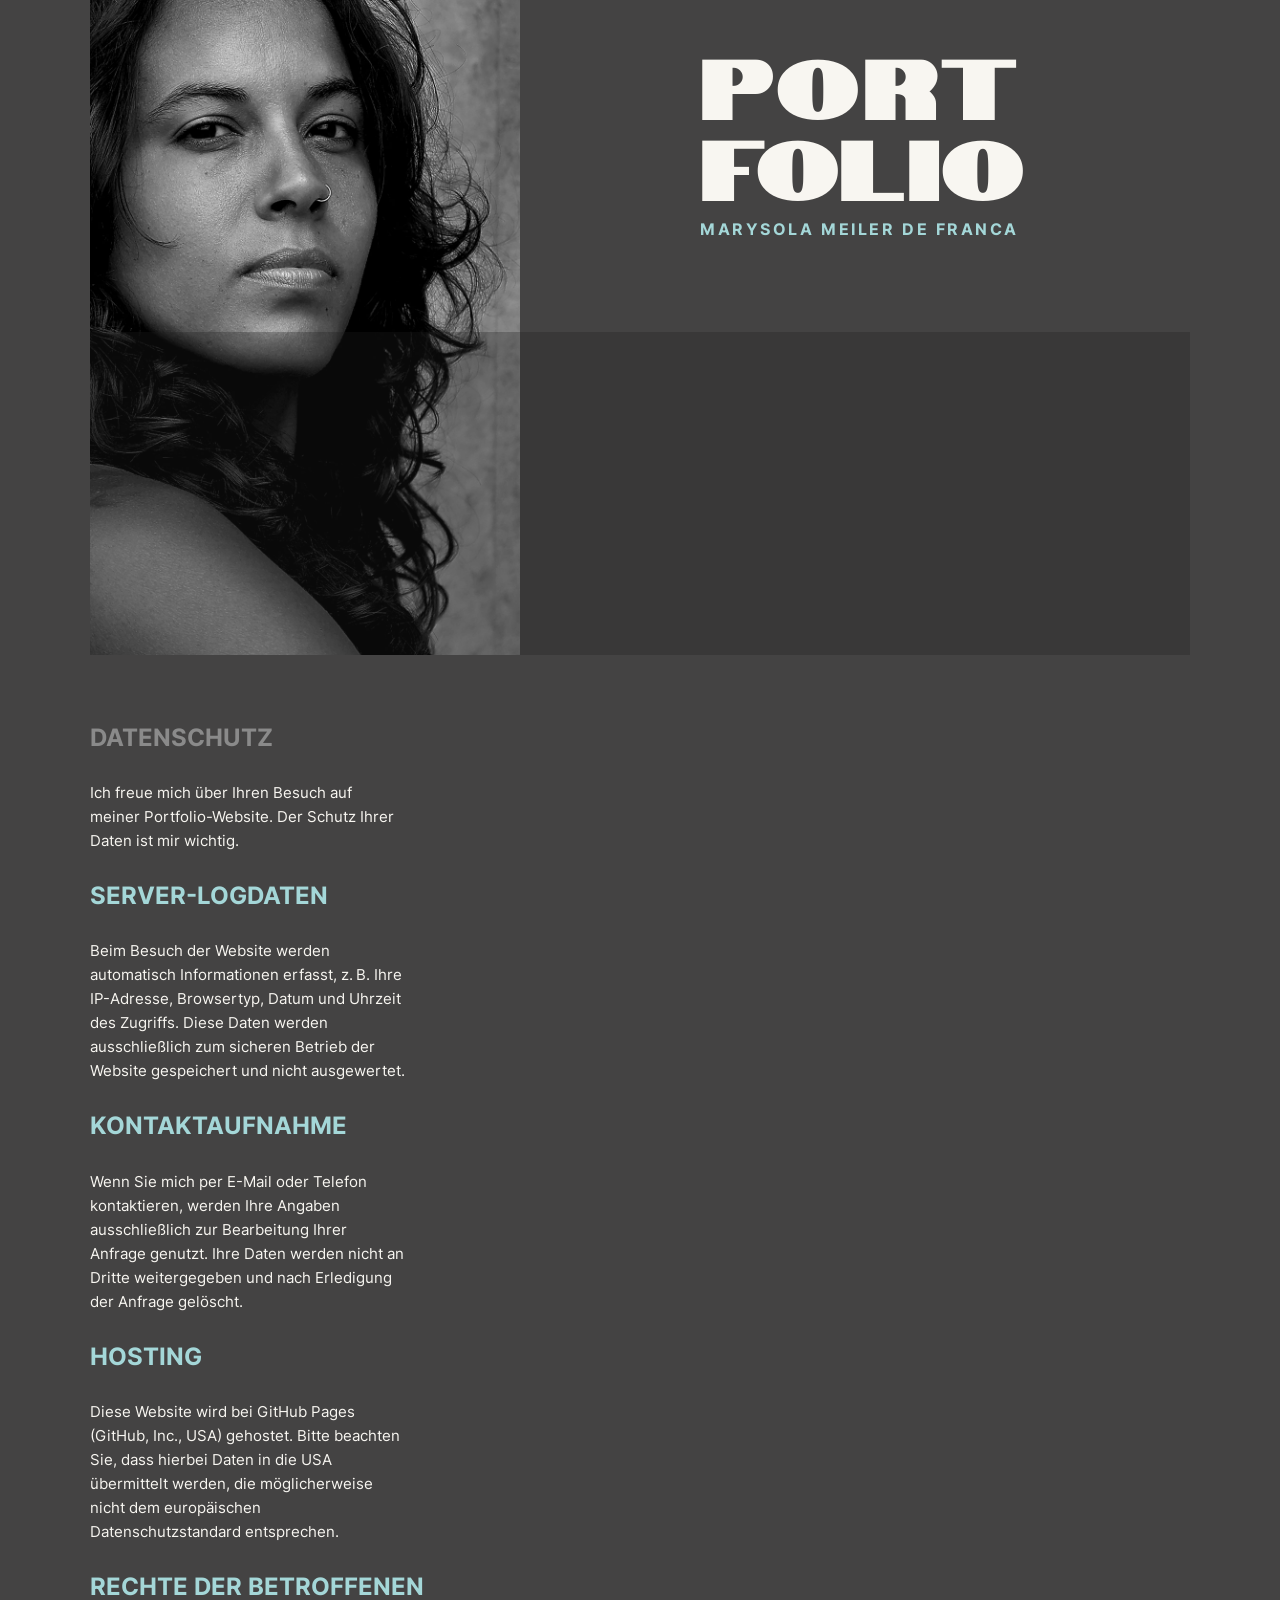
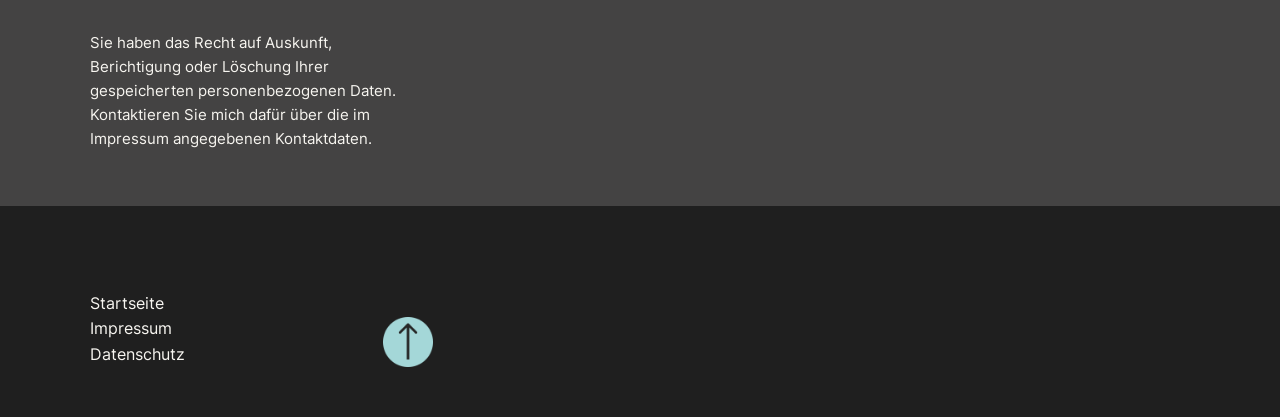
==== datenschutz.html @ abfffb37 "Add files via upload" ====
<!DOCTYPE html>
<html lang="de">
<head>
    <meta charset="UTF-8">
    <meta name="viewport" content="width=device-width, initial-scale=1.0">
    <title>Bewerbung</title>

    <link rel="stylesheet" href="style.css">
    <link rel="icon" href="favicon.png">

    <link rel="preconnect" href="https://fonts.googleapis.com">
    <link rel="preconnect" href="https://fonts.gstatic.com" crossorigin>
    <link href="https://fonts.googleapis.com/css2?family=Notable&display=swap" rel="stylesheet">
   
    <script src="main.js" defer></script>
      
</head>
<body>
    <header id="top" class="header">
        <div class="intro-grid">
      <div class="hero-wrap">
        <div class="hero">
            <img class="hero-img" src="images/Selbstportrait_1800.jpg"
            srcset="images/Selbstportrait_900.jpg 900w, images/Selbstportrait_1800.jpg 1800w"
            sizes="(max-width: 768px) 100vw, 50vw"
            alt=""
            decoding="async">
          </div>
      
          <div class="hero-overlay">
            <h1 class="deko-titel js-reveal" aria-label="Portfolio">
              <span class="w1">Port</span>
              <span class="w2">folio</span>
            </h1>
            <h2 class="blau js-reveal" style="transition-delay: 120ms;">Marysola Meiler de Franca</h2>
          </div>
      </div>
      <div class="lower-overlay" aria-hidden="true"></div>
        </div>
      </header>

<main>
    <section id="datenschutz">
        <div class="container">
            <div class="grid-3">
                <section id="datenschutz">
                    <h3 class="hellgrau">Datenschutz</h3>
                  
                    <p class="white">Ich freue mich über Ihren Besuch auf meiner Portfolio-Website. Der Schutz Ihrer Daten ist mir wichtig.</p>
                  
                    <h3 class="blau">Server-Logdaten</h3>
                    <p class="white">Beim Besuch der Website werden automatisch Informationen erfasst, z. B. Ihre IP-Adresse, Browsertyp, Datum und Uhrzeit des Zugriffs. Diese Daten werden ausschließlich zum sicheren Betrieb der Website gespeichert und nicht ausgewertet.</p>
                  
                    <h3 class="blau">Kontaktaufnahme</h3>
                    <p class="white">Wenn Sie mich per E-Mail oder Telefon kontaktieren, werden Ihre Angaben ausschließlich zur Bearbeitung Ihrer Anfrage genutzt. Ihre Daten werden nicht an Dritte weitergegeben und nach Erledigung der Anfrage gelöscht.</p>
                  
                    <h3 class="blau">Hosting</h3>
                    <p class="white">Diese Website wird bei GitHub Pages (GitHub, Inc., USA) gehostet. Bitte beachten Sie, dass hierbei Daten in die USA übermittelt werden, die möglicherweise nicht dem europäischen Datenschutzstandard entsprechen.</p>
                  
                    <h3 class="blau">Rechte der Betroffenen</h3>
                    <p class="white">Sie haben das Recht auf Auskunft, Berichtigung oder Löschung Ihrer gespeicherten personenbezogenen Daten. Kontaktieren Sie mich dafür über die im Impressum angegebenen Kontaktdaten.</p>
                  </section>
                  
            </div>
        </div>
    </section>
</main>
<footer>
    <section class="bg-schwarz">
        <div class="container">
            <div class="footer-grid">
                <div class="col-footer">
                    <div class="rechtliches">
                        <a href="/index.html">Startseite</a>
                        <a href="/impressum.html">Impressum</a>
                        <a href="/datenschutz.html">Datenschutz</a>
                    </div>
                  <div class="top-btn">
                    <a href="#top" class="back-to-top" aria-label="Nach oben">
                      <img src="images/back-to-top.png" alt="">
                    </a>
                  </div>
                </div>
            </div>
        
              </div>
            </div>
          </section>
        </footer>
<script src="https://cdn.jsdelivr.net/npm/bootstrap@5.3.3/dist/js/bootstrap.bundle.min.js"></script>
    
</body>
</html>
---- style.css ----
:root{

  --page-pad: 16px;

  --font-sans: "Inter", system-ui, -apple-system, "Segoe UI", Roboto, Arial, sans-serif;

  --fs-body: 1rem; 
  --fs-h1: 5.063rem;
  --fs-h2: 1rem; 
  --fs-h3: 1.5rem;    

  --lh-p: 1.6;
  --lh-h1: 1;
  --lh-h2: 1.2;
  --lh-h3: 1.6;

  --color-primary: #e0d8d1;
  --color-secondary: #F8F6F1;
  --color-accent: #A4D7D8;

  --color-bg: #444343;
  --color-text: #292828;
  --color-text-on-dark: #F8F6F1;
}
@font-face{
  font-family: "Inter";
  src: url("fonts/Inter-VariableFont_slnt\,wght.woff2") format("woff2");
  font-weight: 100 900;
  font-style: normal;
  font-display: swap;
}

.notable-regular {
  font-family: "Notable", sans-serif;
  font-weight: 400;
  font-style: normal;
}

html, body {
  margin: 0;
  overflow-x: hidden;
}

html{
  scroll-behavior: smooth;
} 

body{
  margin: 0;
  background: var(--color-bg);
  font-family: var(--font-sans);
  font-size: var(--fs-body);
  line-height: var(--lh-p);
}

h1{
  font-family: "Notable", sans-serif;
  font-size: var( --fs-h1);
  color: var(--color-secondary);
  line-height: var(--lh-h1);
  text-transform: uppercase;
  margin: 0 0 18px 0;
}

h2{
  font-family: "Inter", sans-serif;
  color: var(--color-accent);
  line-height: var(--lh-h2);
  font-size: var(--fs-h2);
  text-transform: uppercase;
  letter-spacing: .16rem;
  margin-top: 0;
}

h3{
  font-family: "Inter", sans-serif;
  text-transform: uppercase;
  font-size: var(--fs-h3);
  line-height: var(--lh-h3);
}

p{
  hyphens: auto;
  font-size: clamp(15px, 1vw, 16px);
  line-height: var(--lh-p);   
}

.deko-titel{
  font-family: "Notable", sans-serif;
  text-transform: uppercase;
  line-height: var(--lh-h1);    
  font-size: var(--fs-h1);
  letter-spacing: .2rem;
}

.deko-titel span{
  display: block;
  white-space: nowrap;

}

.deko-titel .w1{
  letter-spacing: .4rem;
}

strong{
  font-weight: 700;
}

.grid-2{
  display: grid;
  grid-template-columns: 1fr;
  gap: 24px;
}

.section-grid{
  display: grid;
  grid-template-columns: 1fr;
  gap: 24px;
}

.intro-grid{
  padding: 0 var(--page-pad);
}

img {
  display: block;
  max-width: 100%;
  height: auto;
}

img.kaffeeplakat{
  margin-bottom: 60px;
}

img.eigenlogo{
  margin-bottom: 60px;
}

img.kaffeebroschuere{
  margin-top: 60px;
}

img.trauerbooklet{
  margin-top: 30px;
}

img.bienenbooklet, img.bienenwebsite{
  margin: 30px 0;
}

.container{
  margin: 40px auto;
  padding: 0 var(--page-pad);
  max-width: 960px;
}

.hey{
  margin-top: 90px;
  margin-bottom: 90px;
  max-width: 960px;
  margin-left: auto;
  margin-right: auto;
  padding: 0 var(--page-pad);
}

.white{
  color: var(--color-text-on-dark) ;
}

.blau{
  color: var(--color-accent);
}

.hellgrau{
  color: #8a8a8a ;
}

.hero-wrap{
  position: relative;
}

.hero-img{
  display: block;
  width: 100%;
  height: auto;
  max-width: 100%;
}

.hero-overlay{
  position: absolute;
  left: 0;
  right: 0;
  bottom: 0;
  background: rgba(32,32,32,.3);
  padding: 0 var(--page-pad);
  z-index: 2;
}

.band{
  background-color: var(--color-secondary);
  padding: 48px 0;
  margin: 0;
  box-shadow: 10px 0 10px 0 rgba(32,32,32,.7), 10px 0 10px 0 rgba(32,32,32,.7);
  position: relative;
  z-index: 2;
}

p.teaser{
  text-align: center;
  font-family: "Inter", sans-serif;
  text-transform: uppercase;
  font-size: var(--fs-h3);
  line-height: var(--lh-h3);
  font-weight: 700;
  margin: 0 auto;
}

.bg-blau{
  background-color: var(--color-accent);
  padding: 48px 0;
  margin: 0;
  position: relative;
  z-index: 1;
}

.bg-grau{
  background: var(--color-bg);
  padding: 48px 0;
  margin: 0;
  position: relative;
  z-index: 1;
}

.bg-schwarz{
  background-color: #1F1F1F;
  padding: 30px 0 10px;    
  margin: 0;
  position: relative;
  z-index: 1;
}

h3.jahreszahl{
  font-family: "Inter", sans-serif;
  text-transform: uppercase;
  font-size: var(--fs-h1);
  font-weight: 700;
  margin: 0 auto;
  color: var(--color-accent);
}

a{
  color: var(--color-accent);
  margin-top: 0;
}

.my-slider .container {
position: relative;
}

.my-slider__viewport {
overflow: hidden;
width: 100%;
}

.my-slider__track {
display: flex;
transition: transform 550ms cubic-bezier(0.22, 1, 0.36, 1);
will-change: transform;
}

.my-slide {
flex: 0 0 100%;
}

.my-slider__btn {
position: absolute;
top: 80%;
transform: translateY(-50%);
border: 0;
background: transparent;
padding: 0;
cursor: pointer;
}

.my-slider__btn--prev { left: var(--page-pad) }
.my-slider__btn--next { right: var(--page-pad) }

.nav-icon {
display: inline-block;
width: 32px;
height: 32px;
}

.nav-icon-prev {
background: url("/icons/arrow-left.svg") center / contain no-repeat;
}

.nav-icon-next {
background: url("/icons/arrow-right.svg") center / contain no-repeat;
}

.my-slide {
min-height: 250px;
display: flex;
justify-content: center;
}

.carousel-content {
text-align: center;
margin-top: 20px;
}

.motivation{
text-align: center;
margin: 0 auto 20px;
}

.footer-liste{
display: grid;
grid-template-columns: 1fr;
gap: 16px;
font-style: normal;
line-height: 1.6;
}


.footer-liste a{
  color: inherit;
  text-decoration: none;
  display: inline-block;
  margin-top: 0.35rem;
}

.footer-liste a:hover,
.footer-liste a:focus-visible{
  text-decoration: underline;
  text-underline-offset: 0.2em;
}

.footer-grid{
  display: grid;
  grid-template-columns: 1fr;
  align-items: end;
  gap: 16px;
}

.col-footer{
  display: flex;
  justify-content:space-between;
  align-items: flex-end;
  margin-top: 15px;
}

.mail-icon{
  height: 15px;
  width: auto;
  margin-right: 15px;
  margin-top: 10px;
}

.phone-icon{
  height: 30px;
  width: auto;
  margin-right: 15px;
}

.footer-icon{
  display: flex;
  align-items: center;
  gap: 10px;
}

.top-btn img{
  width: 50px;
  height: auto;
}

.js-reveal {
  transform: translateY(24px);
  opacity: 0;
  transition: transform 1000ms ease, opacity 1000ms ease;
  will-change: transform, opacity;
}

.js-reveal.is-visible {
  transform: translateY(0);
  opacity: 1;
}

@media (prefers-reduced-motion: reduce) {
.js-reveal {
    transition: none;
    transform: none;
    opacity: 1;
}
}

.header .intro-grid{
  max-width: none;
  margin: 0;
  padding: 0;
}

.rechtliches{
  display: flex;
  flex-direction: column;
}

.rechtliches a{
  text-decoration: none;
  color: var(--color-secondary);
}
.rechtliches a:hover,
.rechtliches a:focus-visible{
  text-decoration: underline;
  text-underline-offset: 0.2em;
}


@media (min-width: 768px){

  :root{ --page-pad: 32px; 
  }


  .text-center p,
  .carousel-content p,
  .hero-overlay p{
    max-width: 35ch;
  }

.grid-2{
    display: grid;
    grid-template-columns: 1fr 1fr;
    gap: 10px 35px;     
}

.grid-3{
    display: grid;
    grid-template-columns: 1fr 1fr 1fr;
    gap: 35px;
}


.grid-2--right-only .right-only{
  grid-column: 2;
  justify-self: start;
  margin: 0;
}

.hey{
  margin: 25px auto;
  grid-column: 2;
  grid-row: 2;
  position: relative;
  z-index: 3;
  padding: 0 24px 0 0;  
}

.container{
  max-width: 900px;
  padding: 0 var(--page-pad);
}

.intro-grid{
    position: relative;
    display: grid;
    grid-template-columns: clamp(300px, 42vw, 430px) 1fr;
    grid-template-rows: auto 1fr;
    gap: clamp(20px, 3vw, 40px);
    row-gap: 80px;
    align-items: stretch;
    padding: 0 var(--page-pad);
}

.hero-wrap,
.hero,
.hero-overlay,
.hey{
    position: relative;
    z-index: 2;
}

.hero-overlay,
.hey{
  min-width: 0;
}

.lower-overlay{
    grid-column: 1 / -1;
    grid-row: 2;
    align-self: stretch;
    justify-self: stretch;

    background: rgba(32,32,32,.3);
    position: relative;
    z-index: 2;
    pointer-events: none;
}

.hero-wrap{
    display: contents;    
    position: static;
}
  
.hero-overlay{
    grid-column: 2;
    grid-row: 1;
    position: static;
    background: none;
    padding: 0 var(--page-pad);
    z-index: 3;
    margin-left: auto;
    margin-right: auto;
}
  
.hero{
    grid-column: 1;
    grid-row: 1 / span 2;
}
  
.hero-img{
    width: 100%;
    height: 100%;
    object-fit: cover;
    display: block;
}

.deko-titel{
    padding: 0 24px 0 0;
    margin-top: 40px;   
}

p{
    max-width: 35ch;
}
    
.bottom{
    display: grid;
    align-items: flex-end;
} 

img.kaffeeplakat{
    margin-bottom: 0;
}

img.eigenlogo{
    margin-bottom: 0;
}

img.kaffeebroschuere{
    margin-top: 0;
}

img.trauerbooklet{
    margin-top: 30px;
}

img.bienenbooklet{
  margin-bottom: 50px;
}

img.bienenwebsite{
  margin-top: 50px;
}

.text-center{
  margin: auto 0;
}

.footer-grid{
  grid-template-columns: 1fr 1fr 1fr auto;
  align-items: end;
  gap: 10px;
}

.footer-kontakt{
  grid-column: 1 / 3;
}

.footer-liste{
  grid-template-columns: 1fr 1fr;
  column-gap: 10px;
  row-gap: 12px;
  align-items: end;
}
}

@media (min-width: 1200px){

:root{ --page-pad: 32px; 
}

.intro-grid{
  padding: 0 var(--page-pad);
}

.container{
  max-width: 1100px;
  padding: 0 var(--page-pad);
}

.hey{
  margin-left: auto;
  margin-right: auto;
}

.footer-liste{
  column-gap: 48px;
  align-items: end;
  gap: 24px;
}

.header .intro-grid{
  max-width: 1100px;
  margin-left: auto;
  margin-right: auto;
  padding-left: var(--page-pad);
  padding-right: var(--page-pad);
}

.hero-img{
  max-width: 430px;
}
.footer-grid{
  grid-template-columns: 1fr 1fr 1fr auto;
  align-items: end;
  gap: 24px;
}

}
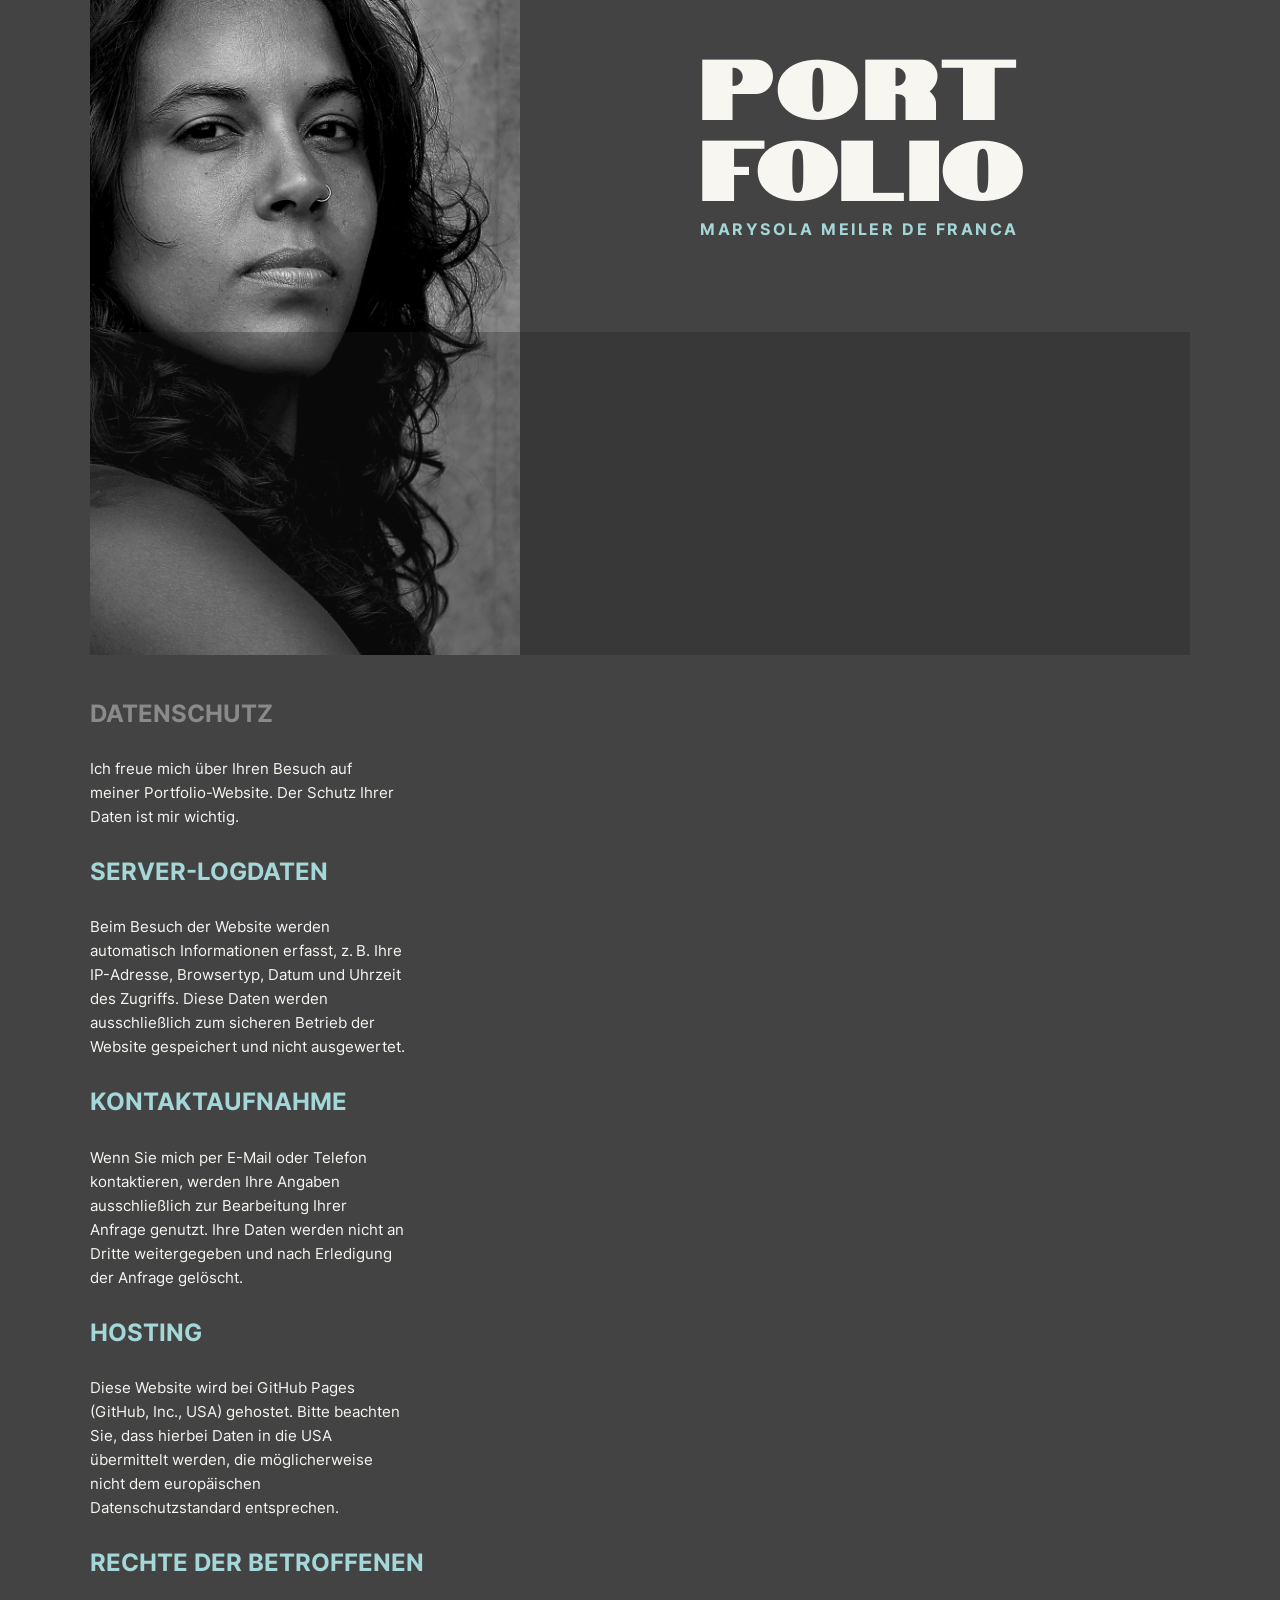
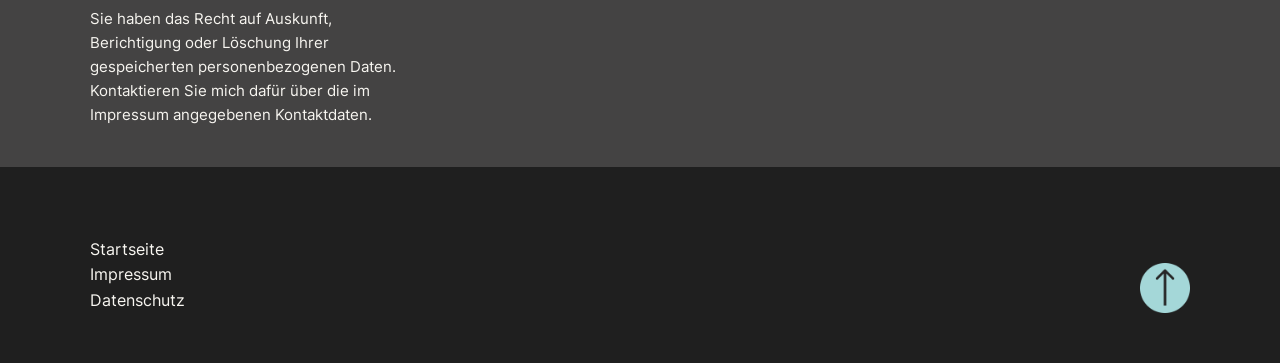
==== commit 6db3e945: "Add files via upload" ====
--- a/datenschutz.html
+++ b/datenschutz.html
@@ -42,8 +42,6 @@
 <main>
     <section id="datenschutz">
         <div class="container">
-            <div class="grid-3">
-                <section id="datenschutz">
                     <h3 class="hellgrau">Datenschutz</h3>
                   
                     <p class="white">Ich freue mich über Ihren Besuch auf meiner Portfolio-Website. Der Schutz Ihrer Daten ist mir wichtig.</p>
@@ -59,16 +57,14 @@
                   
                     <h3 class="blau">Rechte der Betroffenen</h3>
                     <p class="white">Sie haben das Recht auf Auskunft, Berichtigung oder Löschung Ihrer gespeicherten personenbezogenen Daten. Kontaktieren Sie mich dafür über die im Impressum angegebenen Kontaktdaten.</p>
-                  </section>
-                  
             </div>
-        </div>
+
     </section>
 </main>
 <footer>
     <section class="bg-schwarz">
         <div class="container">
-            <div class="footer-grid">
+            <div class="footer-grid-rechtliches">
                 <div class="col-footer">
                     <div class="rechtliches">
                         <a href="/index.html">Startseite</a>
--- a/style.css
+++ b/style.css
@@ -629,4 +629,10 @@
   gap: 24px;
 }
 
-}
+.footer-grid-rechtliches{
+  grid-template-columns: 1fr ;
+  align-items: end;
+  gap: 24px;
+}
+
+}
